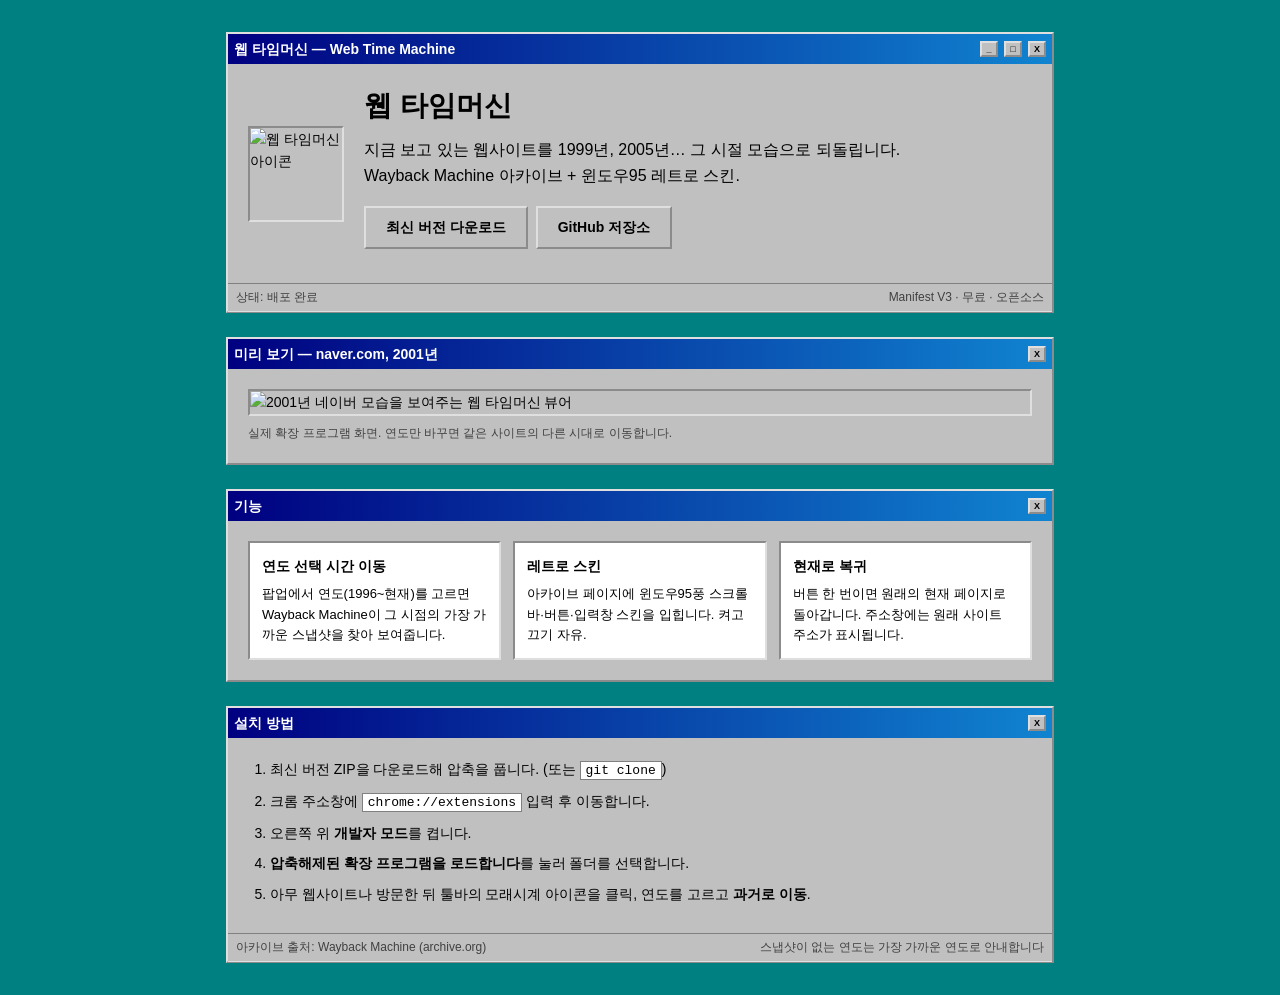
==== docs/index.html @ b3320c81 "웹 타임머신 v1.0.0 — Wayback Machine 기반 웹사이트 시간 이동 크롬 확장" ====
<!doctype html>
<html lang="ko">
<head>
<meta charset="utf-8">
<meta name="viewport" content="width=device-width, initial-scale=1">
<title>웹 타임머신 — 웹사이트를 과거로 되돌리는 크롬 확장</title>
<style>
  * { box-sizing: border-box; }
  body {
    margin: 0;
    font-family: Tahoma, "MS Sans Serif", Gulim, sans-serif;
    font-size: 14px;
    background: #008080;
    color: #000;
    line-height: 1.6;
  }
  .desktop { max-width: 860px; margin: 32px auto; padding: 0 16px; }
  .window {
    background: #c0c0c0;
    border: 2px outset #dfdfdf;
    margin-bottom: 24px;
  }
  .title-bar {
    background: linear-gradient(90deg, #000080, #1084d0);
    color: #fff;
    font-weight: bold;
    padding: 4px 6px;
    display: flex;
    align-items: center;
    gap: 6px;
    user-select: none;
  }
  .title-bar .title { flex: 1; }
  .tb {
    width: 18px; height: 16px;
    background: #c0c0c0; border: 2px outset #dfdfdf;
    font-size: 9px; font-weight: bold; color: #000;
    display: inline-flex; align-items: center; justify-content: center;
  }
  .body { padding: 20px; }
  h1 { margin: 0 0 8px; font-size: 28px; }
  h2 { margin: 0 0 12px; font-size: 18px; }
  .hero { display: flex; gap: 20px; align-items: center; flex-wrap: wrap; }
  .hero img { width: 96px; height: 96px; image-rendering: pixelated; border: 2px inset #dfdfdf; background: #c0c0c0; }
  .tagline { font-size: 16px; margin: 0; }
  .btn {
    display: inline-block;
    background: #c0c0c0; border: 2px outset #dfdfdf;
    padding: 8px 20px; font: inherit; font-weight: bold; color: #000;
    text-decoration: none; cursor: pointer; margin: 4px 4px 0 0;
  }
  .btn:active { border-style: inset; }
  .shot { width: 100%; border: 2px inset #dfdfdf; display: block; }
  .caption { color: #404040; margin: 8px 0 0; font-size: 12px; }
  .cards { display: grid; grid-template-columns: repeat(auto-fit, minmax(220px, 1fr)); gap: 12px; }
  .card { border: 2px inset #dfdfdf; background: #fff; padding: 12px; }
  .card b { display: block; margin-bottom: 6px; }
  .card p { margin: 0; font-size: 13px; }
  ol { margin: 0; padding-left: 22px; }
  ol li { margin-bottom: 8px; }
  code {
    background: #fff; border: 1px solid #808080;
    padding: 1px 5px; font-family: "Courier New", monospace; font-size: 13px;
  }
  .status-bar {
    border-top: 1px solid #808080; box-shadow: 0 1px 0 #dfdfdf;
    padding: 4px 8px; font-size: 12px; color: #404040;
    display: flex; justify-content: space-between; flex-wrap: wrap; gap: 4px;
  }
  a { color: #0000ee; }
  a:visited { color: #551a8b; }
</style>
</head>
<body>
<div class="desktop">

  <div class="window">
    <div class="title-bar"><span class="title">웹 타임머신 — Web Time Machine</span><span class="tb">_</span><span class="tb">□</span><span class="tb">X</span></div>
    <div class="body">
      <div class="hero">
        <img src="icon128.png" alt="웹 타임머신 아이콘">
        <div>
          <h1>웹 타임머신</h1>
          <p class="tagline">지금 보고 있는 웹사이트를 1999년, 2005년… 그 시절 모습으로 되돌립니다.<br>Wayback Machine 아카이브 + 윈도우95 레트로 스킨.</p>
          <p>
            <a class="btn" href="https://github.com/OWNER/web-time-machine/releases/latest">최신 버전 다운로드</a>
            <a class="btn" href="https://github.com/OWNER/web-time-machine">GitHub 저장소</a>
          </p>
        </div>
      </div>
    </div>
    <div class="status-bar"><span>상태: 배포 완료</span><span>Manifest V3 · 무료 · 오픈소스</span></div>
  </div>

  <div class="window">
    <div class="title-bar"><span class="title">미리 보기 — naver.com, 2001년</span><span class="tb">X</span></div>
    <div class="body">
      <img class="shot" src="screenshot.png" alt="2001년 네이버 모습을 보여주는 웹 타임머신 뷰어">
      <p class="caption">실제 확장 프로그램 화면. 연도만 바꾸면 같은 사이트의 다른 시대로 이동합니다.</p>
    </div>
  </div>

  <div class="window">
    <div class="title-bar"><span class="title">기능</span><span class="tb">X</span></div>
    <div class="body">
      <div class="cards">
        <div class="card"><b>연도 선택 시간 이동</b><p>팝업에서 연도(1996~현재)를 고르면 Wayback Machine이 그 시점의 가장 가까운 스냅샷을 찾아 보여줍니다.</p></div>
        <div class="card"><b>레트로 스킨</b><p>아카이브 페이지에 윈도우95풍 스크롤바·버튼·입력창 스킨을 입힙니다. 켜고 끄기 자유.</p></div>
        <div class="card"><b>현재로 복귀</b><p>버튼 한 번이면 원래의 현재 페이지로 돌아갑니다. 주소창에는 원래 사이트 주소가 표시됩니다.</p></div>
      </div>
    </div>
  </div>

  <div class="window">
    <div class="title-bar"><span class="title">설치 방법</span><span class="tb">X</span></div>
    <div class="body">
      <ol>
        <li>최신 버전 ZIP을 다운로드해 압축을 풉니다. (또는 <code>git clone</code>)</li>
        <li>크롬 주소창에 <code>chrome://extensions</code> 입력 후 이동합니다.</li>
        <li>오른쪽 위 <b>개발자 모드</b>를 켭니다.</li>
        <li><b>압축해제된 확장 프로그램을 로드합니다</b>를 눌러 폴더를 선택합니다.</li>
        <li>아무 웹사이트나 방문한 뒤 툴바의 모래시계 아이콘을 클릭, 연도를 고르고 <b>과거로 이동</b>.</li>
      </ol>
    </div>
    <div class="status-bar"><span>아카이브 출처: Wayback Machine (archive.org)</span><span>스냅샷이 없는 연도는 가장 가까운 연도로 안내합니다</span></div>
  </div>

</div>
</body>
</html>
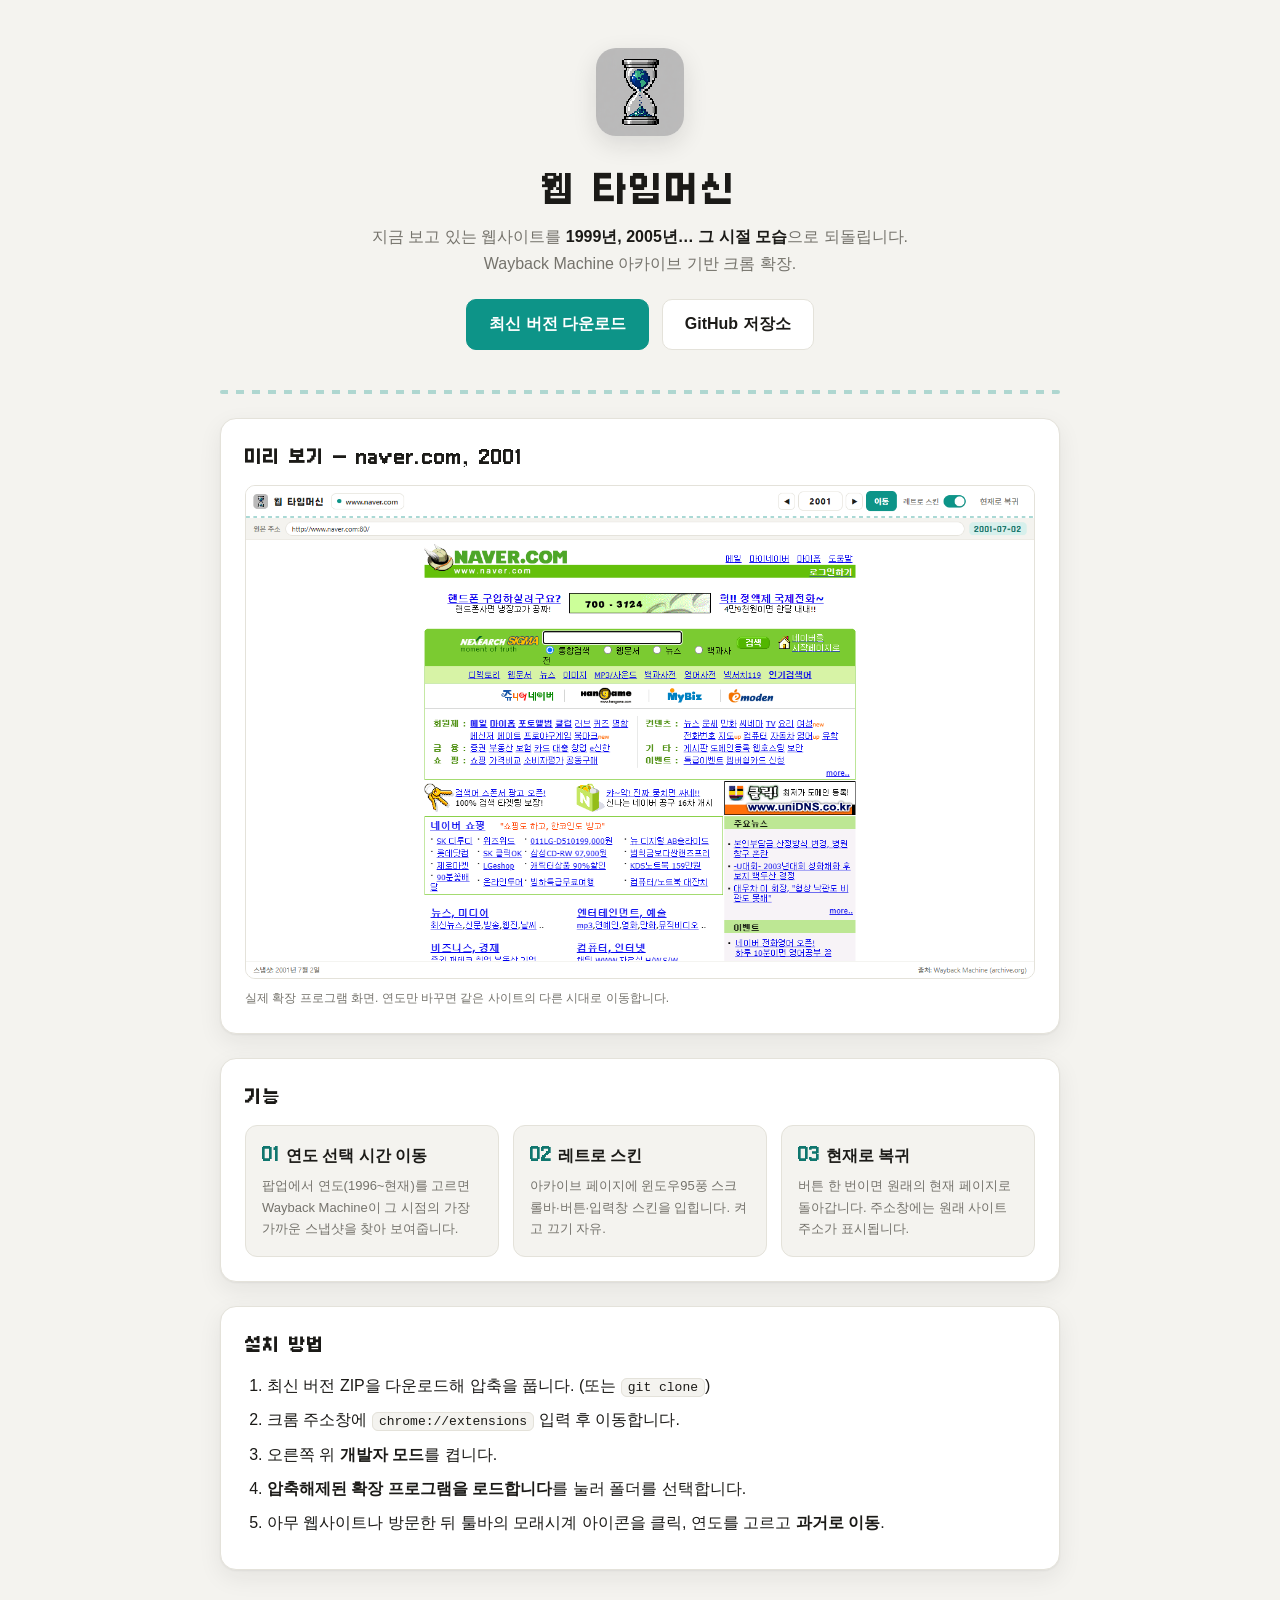
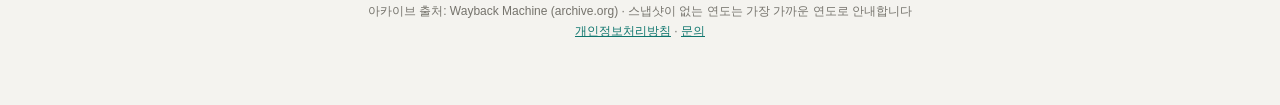
==== commit 187d6a24: "v1.0.0: 모던+도트폰트 리디자인, 갈무리11 번들, 스토어 자산·개인정보처리방침 추가" ====
--- a/docs/index.html
+++ b/docs/index.html
@@ -4,126 +4,98 @@
 <meta charset="utf-8">
 <meta name="viewport" content="width=device-width, initial-scale=1">
 <title>웹 타임머신 — 웹사이트를 과거로 되돌리는 크롬 확장</title>
+<meta name="description" content="지금 보고 있는 웹사이트를 Wayback Machine 아카이브의 옛날 모습으로 되돌리는 크롬 확장. 연도만 고르면 1999년, 2005년 그 시절로.">
 <style>
+  @font-face { font-family: 'Galmuri11'; src: url('fonts/galmuri11.woff2') format('woff2'); font-weight: 400; font-display: swap; }
+  @font-face { font-family: 'Galmuri11'; src: url('fonts/galmuri11-bold.woff2') format('woff2'); font-weight: 700; font-display: swap; }
+  :root {
+    --bg: #f4f3ef; --surface: #fff; --ink: #1b1a17; --muted: #75736c;
+    --line: #e4e2da; --accent: #0d9488; --accent-ink: #0f766e; --accent-soft: #d7f0ec;
+    --font-body: -apple-system, BlinkMacSystemFont, 'Segoe UI', Roboto, 'Noto Sans KR', 'Malgun Gothic', sans-serif;
+    --font-pixel: 'Galmuri11', monospace;
+  }
   * { box-sizing: border-box; }
-  body {
-    margin: 0;
-    font-family: Tahoma, "MS Sans Serif", Gulim, sans-serif;
-    font-size: 14px;
-    background: #008080;
-    color: #000;
-    line-height: 1.6;
+  body { margin: 0; font-family: var(--font-body); background: var(--bg); color: var(--ink); line-height: 1.65; }
+  .pixel { font-family: var(--font-pixel); }
+  .wrap { max-width: 880px; margin: 0 auto; padding: 48px 20px 64px; }
+  .hero { text-align: center; margin-bottom: 40px; }
+  .hero img { width: 88px; height: 88px; image-rendering: pixelated; border-radius: 20px; box-shadow: 0 8px 24px rgba(27,26,23,.12); }
+  h1 { font-family: var(--font-pixel); font-size: 34px; letter-spacing: 2px; margin: 18px 0 6px; }
+  .tagline { font-size: 16px; color: var(--muted); margin: 0 0 22px; }
+  .tagline b { color: var(--ink); }
+  .btn {
+    display: inline-block; border: 1px solid var(--line); background: var(--surface);
+    border-radius: 10px; padding: 11px 22px; font: inherit; font-weight: 600;
+    color: var(--ink); text-decoration: none; cursor: pointer; margin: 0 4px;
+    transition: all .12s;
   }
-  .desktop { max-width: 860px; margin: 32px auto; padding: 0 16px; }
-  .window {
-    background: #c0c0c0;
-    border: 2px outset #dfdfdf;
-    margin-bottom: 24px;
+  .btn:hover { border-color: #cfcdc4; }
+  .btn.primary { background: var(--accent); border-color: var(--accent); color: #fff; }
+  .btn.primary:hover { background: var(--accent-ink); }
+  .card {
+    background: var(--surface); border: 1px solid var(--line); border-radius: 16px;
+    box-shadow: 0 1px 2px rgba(27,26,23,.05), 0 8px 24px rgba(27,26,23,.07);
+    padding: 24px; margin-bottom: 24px;
   }
-  .title-bar {
-    background: linear-gradient(90deg, #000080, #1084d0);
-    color: #fff;
-    font-weight: bold;
-    padding: 4px 6px;
-    display: flex;
-    align-items: center;
-    gap: 6px;
-    user-select: none;
-  }
-  .title-bar .title { flex: 1; }
-  .tb {
-    width: 18px; height: 16px;
-    background: #c0c0c0; border: 2px outset #dfdfdf;
-    font-size: 9px; font-weight: bold; color: #000;
-    display: inline-flex; align-items: center; justify-content: center;
-  }
-  .body { padding: 20px; }
-  h1 { margin: 0 0 8px; font-size: 28px; }
-  h2 { margin: 0 0 12px; font-size: 18px; }
-  .hero { display: flex; gap: 20px; align-items: center; flex-wrap: wrap; }
-  .hero img { width: 96px; height: 96px; image-rendering: pixelated; border: 2px inset #dfdfdf; background: #c0c0c0; }
-  .tagline { font-size: 16px; margin: 0; }
-  .btn {
-    display: inline-block;
-    background: #c0c0c0; border: 2px outset #dfdfdf;
-    padding: 8px 20px; font: inherit; font-weight: bold; color: #000;
-    text-decoration: none; cursor: pointer; margin: 4px 4px 0 0;
-  }
-  .btn:active { border-style: inset; }
-  .shot { width: 100%; border: 2px inset #dfdfdf; display: block; }
-  .caption { color: #404040; margin: 8px 0 0; font-size: 12px; }
-  .cards { display: grid; grid-template-columns: repeat(auto-fit, minmax(220px, 1fr)); gap: 12px; }
-  .card { border: 2px inset #dfdfdf; background: #fff; padding: 12px; }
-  .card b { display: block; margin-bottom: 6px; }
-  .card p { margin: 0; font-size: 13px; }
+  .card h2 { font-family: var(--font-pixel); font-size: 17px; letter-spacing: 1px; margin: 0 0 14px; }
+  .shot { width: 100%; border: 1px solid var(--line); border-radius: 10px; display: block; }
+  .caption { color: var(--muted); font-size: 12px; margin: 10px 0 0; }
+  .cards { display: grid; grid-template-columns: repeat(auto-fit, minmax(220px, 1fr)); gap: 14px; }
+  .feature { border: 1px solid var(--line); border-radius: 12px; padding: 16px; background: var(--bg); }
+  .feature b { display: block; margin-bottom: 6px; }
+  .feature b .pixel { color: var(--accent-ink); margin-right: 6px; }
+  .feature p { margin: 0; font-size: 13px; color: var(--muted); }
   ol { margin: 0; padding-left: 22px; }
   ol li { margin-bottom: 8px; }
-  code {
-    background: #fff; border: 1px solid #808080;
-    padding: 1px 5px; font-family: "Courier New", monospace; font-size: 13px;
-  }
-  .status-bar {
-    border-top: 1px solid #808080; box-shadow: 0 1px 0 #dfdfdf;
-    padding: 4px 8px; font-size: 12px; color: #404040;
-    display: flex; justify-content: space-between; flex-wrap: wrap; gap: 4px;
-  }
-  a { color: #0000ee; }
-  a:visited { color: #551a8b; }
+  code { background: var(--bg); border: 1px solid var(--line); border-radius: 6px; padding: 1px 6px; font-family: 'Courier New', monospace; font-size: 13px; }
+  footer { text-align: center; color: var(--muted); font-size: 12px; margin-top: 32px; }
+  footer a { color: var(--accent-ink); }
+  .strip { height: 4px; background: repeating-linear-gradient(90deg, var(--accent) 0 8px, transparent 8px 16px); opacity: .3; border-radius: 2px; margin: 0 0 24px; }
 </style>
 </head>
 <body>
-<div class="desktop">
+<div class="wrap">
 
-  <div class="window">
-    <div class="title-bar"><span class="title">웹 타임머신 — Web Time Machine</span><span class="tb">_</span><span class="tb">□</span><span class="tb">X</span></div>
-    <div class="body">
-      <div class="hero">
-        <img src="icon128.png" alt="웹 타임머신 아이콘">
-        <div>
-          <h1>웹 타임머신</h1>
-          <p class="tagline">지금 보고 있는 웹사이트를 1999년, 2005년… 그 시절 모습으로 되돌립니다.<br>Wayback Machine 아카이브 + 윈도우95 레트로 스킨.</p>
-          <p>
-            <a class="btn" href="https://github.com/OWNER/web-time-machine/releases/latest">최신 버전 다운로드</a>
-            <a class="btn" href="https://github.com/OWNER/web-time-machine">GitHub 저장소</a>
-          </p>
-        </div>
-      </div>
-    </div>
-    <div class="status-bar"><span>상태: 배포 완료</span><span>Manifest V3 · 무료 · 오픈소스</span></div>
+  <div class="hero">
+    <img src="icon128.png" alt="웹 타임머신 아이콘">
+    <h1>웹 타임머신</h1>
+    <p class="tagline">지금 보고 있는 웹사이트를 <b>1999년, 2005년… 그 시절 모습</b>으로 되돌립니다.<br>Wayback Machine 아카이브 기반 크롬 확장.</p>
+    <a class="btn primary" href="https://github.com/purplemacaron/web-time-machine/releases/latest">최신 버전 다운로드</a>
+    <a class="btn" href="https://github.com/purplemacaron/web-time-machine">GitHub 저장소</a>
   </div>
 
-  <div class="window">
-    <div class="title-bar"><span class="title">미리 보기 — naver.com, 2001년</span><span class="tb">X</span></div>
-    <div class="body">
-      <img class="shot" src="screenshot.png" alt="2001년 네이버 모습을 보여주는 웹 타임머신 뷰어">
-      <p class="caption">실제 확장 프로그램 화면. 연도만 바꾸면 같은 사이트의 다른 시대로 이동합니다.</p>
+  <div class="strip"></div>
+
+  <div class="card">
+    <h2>미리 보기 — naver.com, 2001</h2>
+    <img class="shot" src="screenshot.png" alt="2001년 네이버 모습을 보여주는 웹 타임머신 뷰어">
+    <p class="caption">실제 확장 프로그램 화면. 연도만 바꾸면 같은 사이트의 다른 시대로 이동합니다.</p>
+  </div>
+
+  <div class="card">
+    <h2>기능</h2>
+    <div class="cards">
+      <div class="feature"><b><span class="pixel">01</span>연도 선택 시간 이동</b><p>팝업에서 연도(1996~현재)를 고르면 Wayback Machine이 그 시점의 가장 가까운 스냅샷을 찾아 보여줍니다.</p></div>
+      <div class="feature"><b><span class="pixel">02</span>레트로 스킨</b><p>아카이브 페이지에 윈도우95풍 스크롤바·버튼·입력창 스킨을 입힙니다. 켜고 끄기 자유.</p></div>
+      <div class="feature"><b><span class="pixel">03</span>현재로 복귀</b><p>버튼 한 번이면 원래의 현재 페이지로 돌아갑니다. 주소창에는 원래 사이트 주소가 표시됩니다.</p></div>
     </div>
   </div>
 
-  <div class="window">
-    <div class="title-bar"><span class="title">기능</span><span class="tb">X</span></div>
-    <div class="body">
-      <div class="cards">
-        <div class="card"><b>연도 선택 시간 이동</b><p>팝업에서 연도(1996~현재)를 고르면 Wayback Machine이 그 시점의 가장 가까운 스냅샷을 찾아 보여줍니다.</p></div>
-        <div class="card"><b>레트로 스킨</b><p>아카이브 페이지에 윈도우95풍 스크롤바·버튼·입력창 스킨을 입힙니다. 켜고 끄기 자유.</p></div>
-        <div class="card"><b>현재로 복귀</b><p>버튼 한 번이면 원래의 현재 페이지로 돌아갑니다. 주소창에는 원래 사이트 주소가 표시됩니다.</p></div>
-      </div>
-    </div>
+  <div class="card">
+    <h2>설치 방법</h2>
+    <ol>
+      <li>최신 버전 ZIP을 다운로드해 압축을 풉니다. (또는 <code>git clone</code>)</li>
+      <li>크롬 주소창에 <code>chrome://extensions</code> 입력 후 이동합니다.</li>
+      <li>오른쪽 위 <b>개발자 모드</b>를 켭니다.</li>
+      <li><b>압축해제된 확장 프로그램을 로드합니다</b>를 눌러 폴더를 선택합니다.</li>
+      <li>아무 웹사이트나 방문한 뒤 툴바의 모래시계 아이콘을 클릭, 연도를 고르고 <b>과거로 이동</b>.</li>
+    </ol>
   </div>
 
-  <div class="window">
-    <div class="title-bar"><span class="title">설치 방법</span><span class="tb">X</span></div>
-    <div class="body">
-      <ol>
-        <li>최신 버전 ZIP을 다운로드해 압축을 풉니다. (또는 <code>git clone</code>)</li>
-        <li>크롬 주소창에 <code>chrome://extensions</code> 입력 후 이동합니다.</li>
-        <li>오른쪽 위 <b>개발자 모드</b>를 켭니다.</li>
-        <li><b>압축해제된 확장 프로그램을 로드합니다</b>를 눌러 폴더를 선택합니다.</li>
-        <li>아무 웹사이트나 방문한 뒤 툴바의 모래시계 아이콘을 클릭, 연도를 고르고 <b>과거로 이동</b>.</li>
-      </ol>
-    </div>
-    <div class="status-bar"><span>아카이브 출처: Wayback Machine (archive.org)</span><span>스냅샷이 없는 연도는 가장 가까운 연도로 안내합니다</span></div>
-  </div>
+  <footer>
+    아카이브 출처: Wayback Machine (archive.org) · 스냅샷이 없는 연도는 가장 가까운 연도로 안내합니다<br>
+    <a href="privacy.html">개인정보처리방침</a> · <a href="https://github.com/purplemacaron/web-time-machine/issues">문의</a>
+  </footer>
 
 </div>
 </body>
